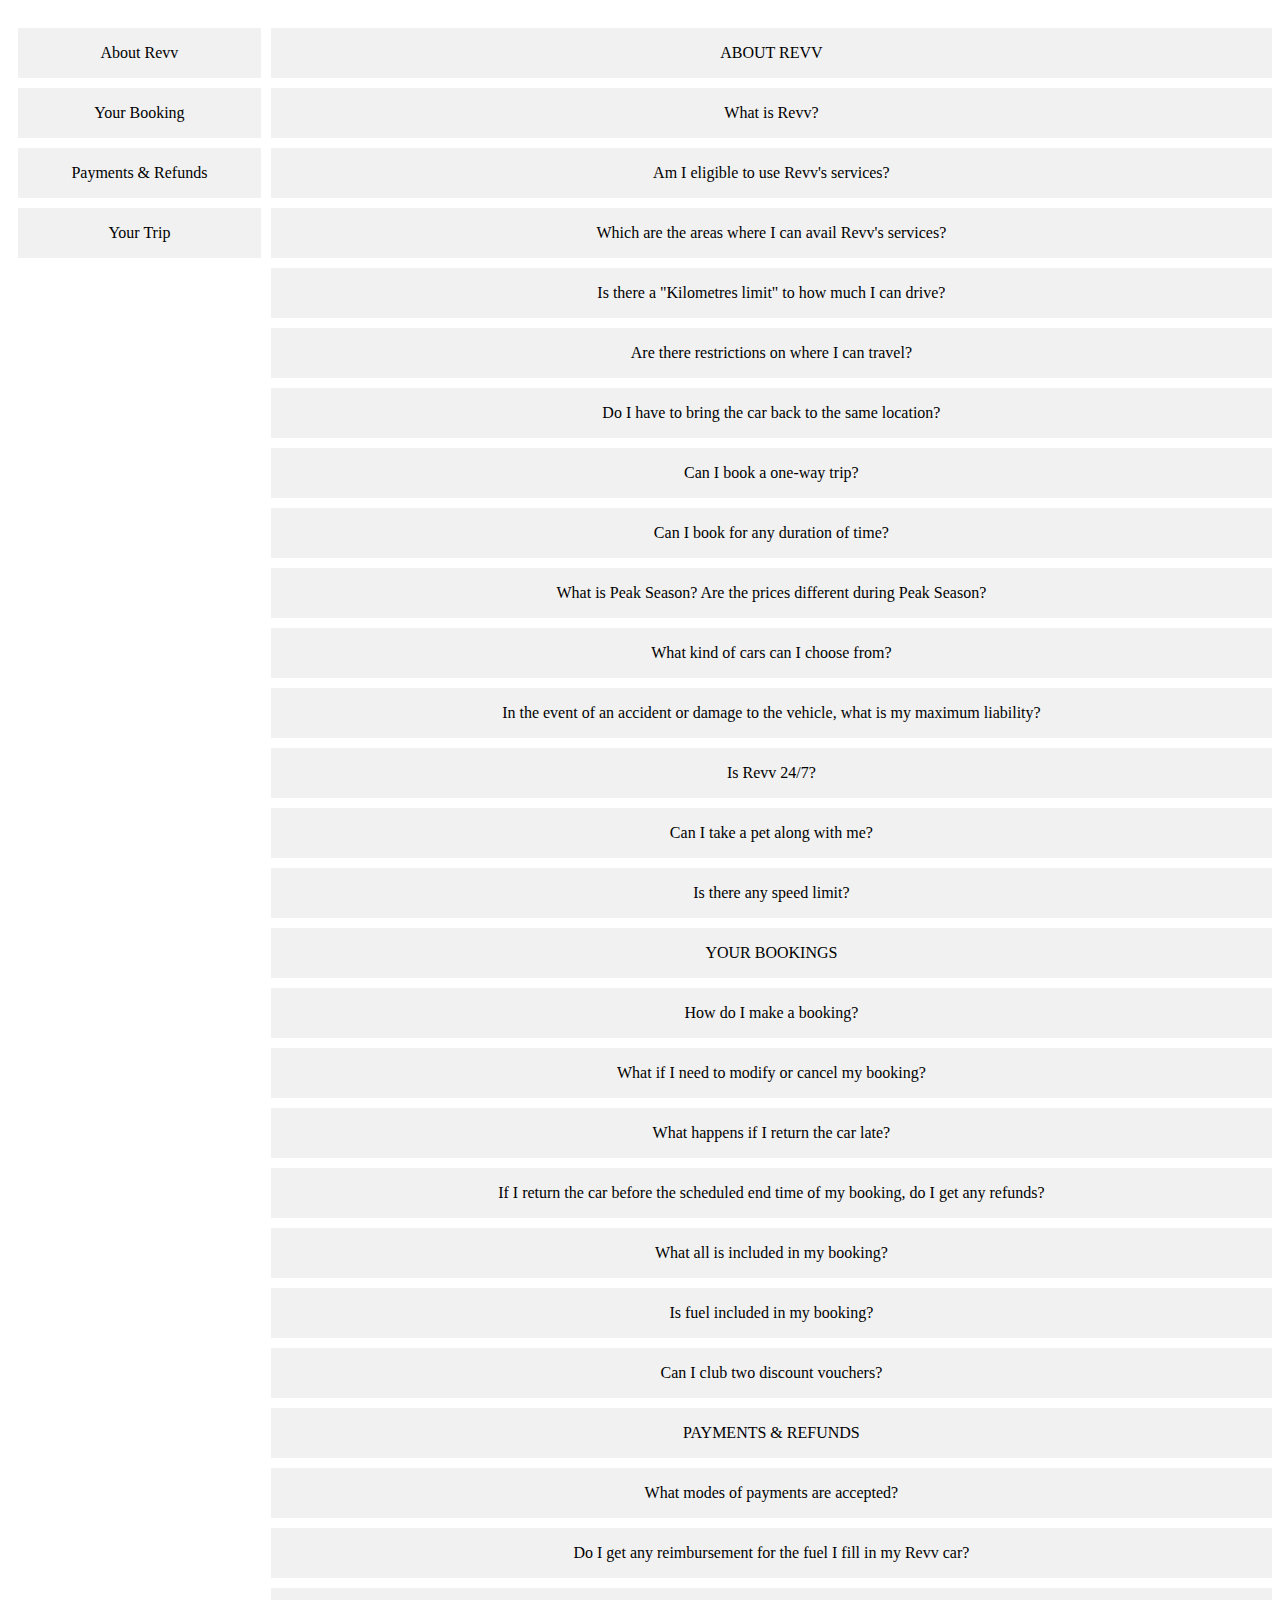
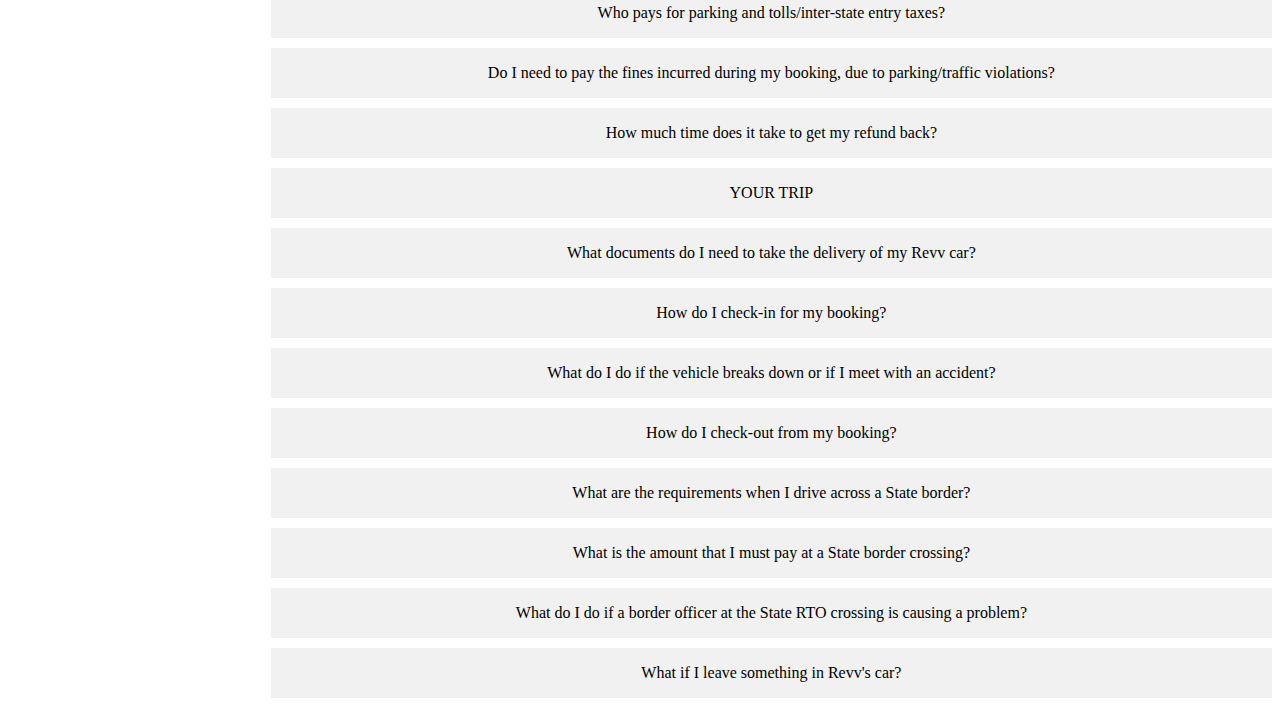
==== faq.html @ a37afbff "updated faq" ====
<!DOCTYPE html>
<html lang="en">
<head>
    <meta charset="UTF-8">
    <meta http-equiv="X-UA-Compatible" content="IE=edge">
    <meta name="viewport" content="width=device-width, initial-scale=1.0">
    <title>Document</title>
    <style>
        #parent
        {
            display: grid;
            grid-template-columns: 20% 80% ;
            /* grid-template-rows: 300px; */
    
        }
        #parent>div
        {
            /* background-color: red; */
           margin-left:10px;
        }
        #left-panel
        {
            display: flex;
            flex-direction: column;
            margin-top:10px;
            
        
        }
        #right-panel
        {
            display: flex;
            flex-direction: column;
            margin-top:10px;

        }
        #left-panel>div,#right-panel>div{
            display: flex;
            margin-top: 10px;
            background-color: rgb(241,241,241);
            width: 100%;
            height: 50px;
            text-align: center;
            align-items: center;
            justify-content: center;
        
        }
    </style>
</head>
<body>
    <div id="parent">
        <div id="left-panel">
        <div>About Revv</div>
        <div>Your Booking</div>
        <div>Payments & Refunds</div>
        <div>Your Trip</div>
        </div>
        <div id="right-panel">
             <div>ABOUT REVV</div>
             <div>What is Revv?</div>
             <div>Am I eligible to use Revv's services?</div>
             <div>Which are the areas where I can avail Revv's services?</div>
             <div>Is there a "Kilometres limit" to how much I can drive?</div>
             <div>Are there restrictions on where I can travel?</div>
             <div>Do I have to bring the car back to the same location?</div>
             <div>Can I book a one-way trip?</div>
             <div>Can I book for any duration of time?</div>
             <div>What is Peak Season? Are the prices different during Peak Season?</div>
             <div>What kind of cars can I choose from?</div>
             <div>In the event of an accident or damage to the vehicle, what is my maximum liability?</div>
             <div>Is Revv 24/7?</div>
             <div>Can I take a pet along with me?</div>
             <div>Is there any speed limit?</div>
             <div>YOUR BOOKINGS</div>
             <div>How do I make a booking?</div>
             <div>What if I need to modify or cancel my booking?</div>
             <div>What happens if I return the car late?</div>
             <div>If I return the car before the scheduled end time of my booking, do I get any refunds?</div>
             <div>What all is included in my booking?</div>
             <div>Is fuel included in my booking?</div>
             <div>Can I club two discount vouchers?</div>
             <div>PAYMENTS & REFUNDS</div>
             <div>What modes of payments are accepted?</div>
             <div>Do I get any reimbursement for the fuel I fill in my Revv car?</div>
             <div>
                Who pays for parking and tolls/inter-state entry taxes?</div>
             <div>Do I need to pay the fines incurred during my booking, due to parking/traffic violations?</div>
             <div>How much time does it take to get my refund back?</div>
             <div>YOUR TRIP</div>
             <div>What documents do I need to take the delivery of my Revv car?</div>
             <div>How do I check-in for my booking?</div>
             <div>What do I do if the vehicle breaks down or if I meet with an accident?</div>
             <div>How do I check-out from my booking?</div>
             <div>What are the requirements when I drive across a State border?</div>
             <div>What is the amount that I must pay at a State border crossing?</div>
             <div>What do I do if a border officer at the State RTO crossing is causing a problem?</div>
             <div>What if I leave something in Revv's car?</div>
        </div>
        
    </div>
</body>
</html>
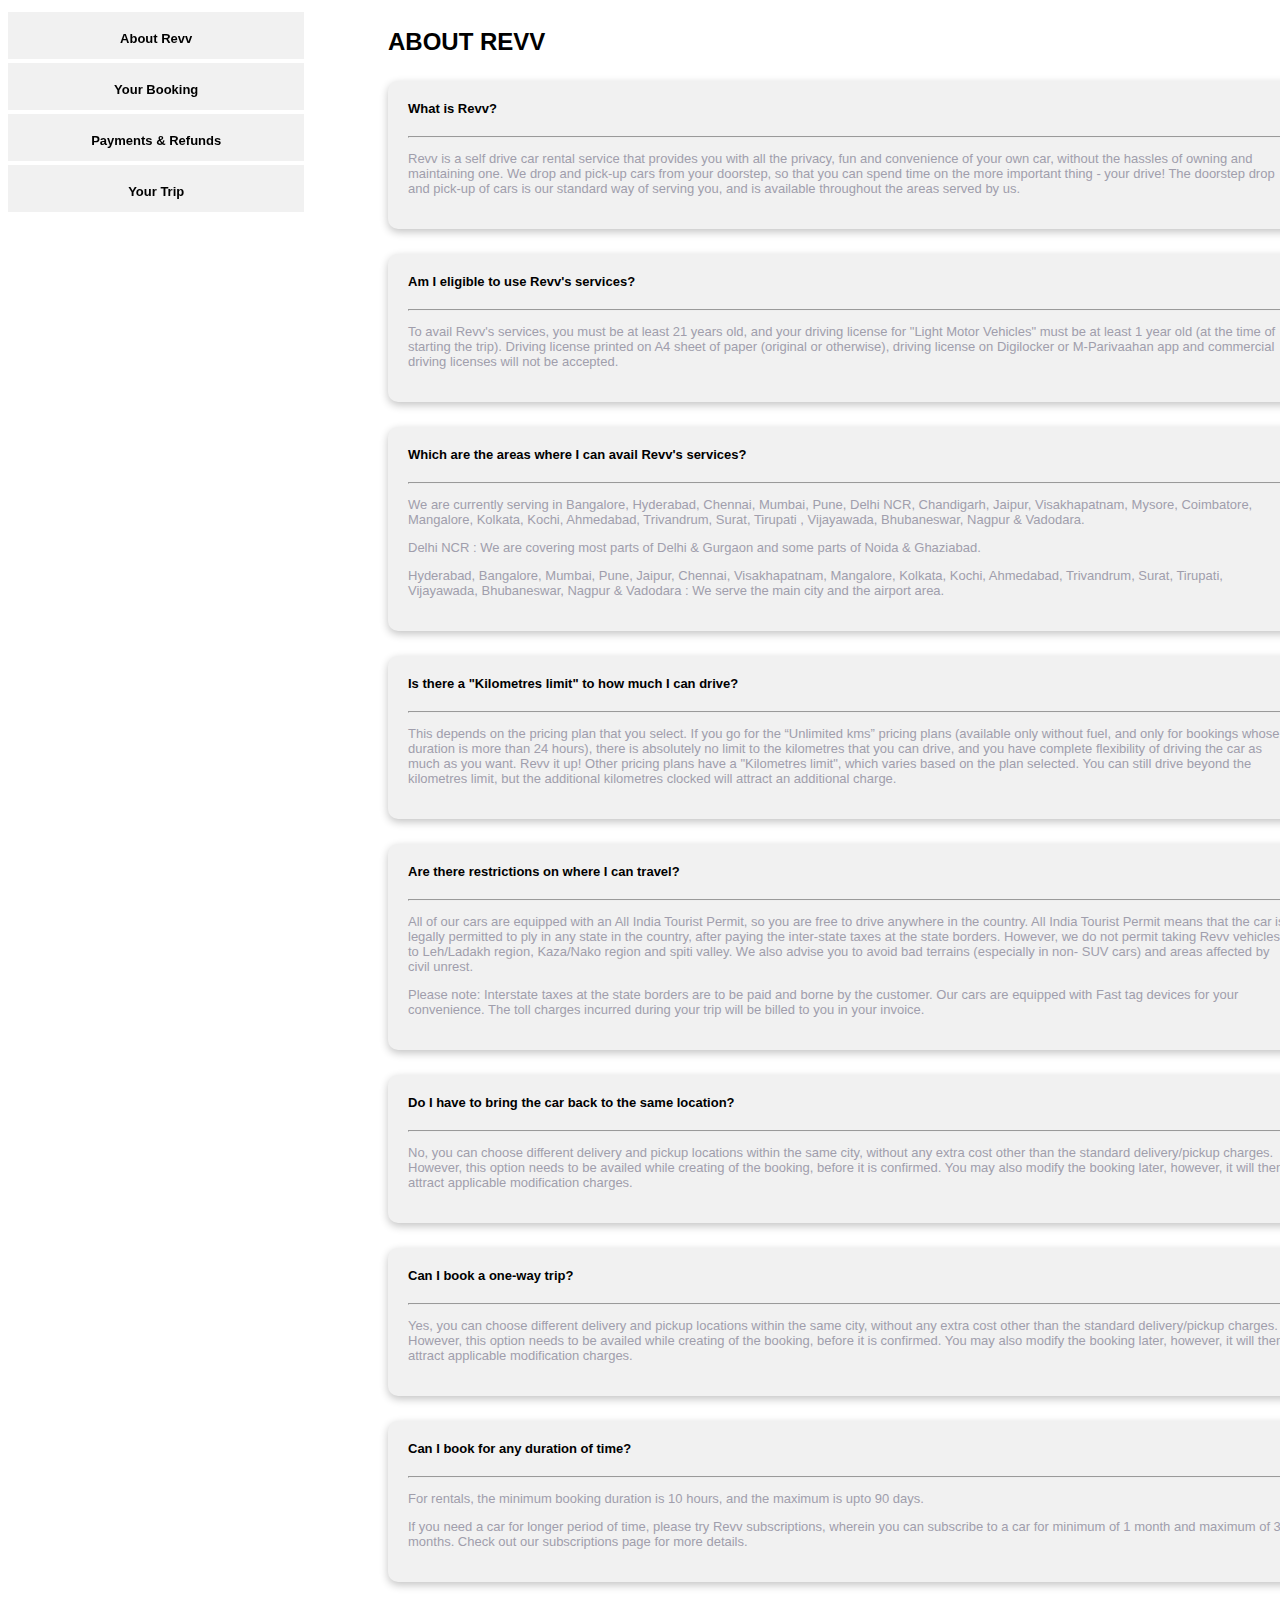
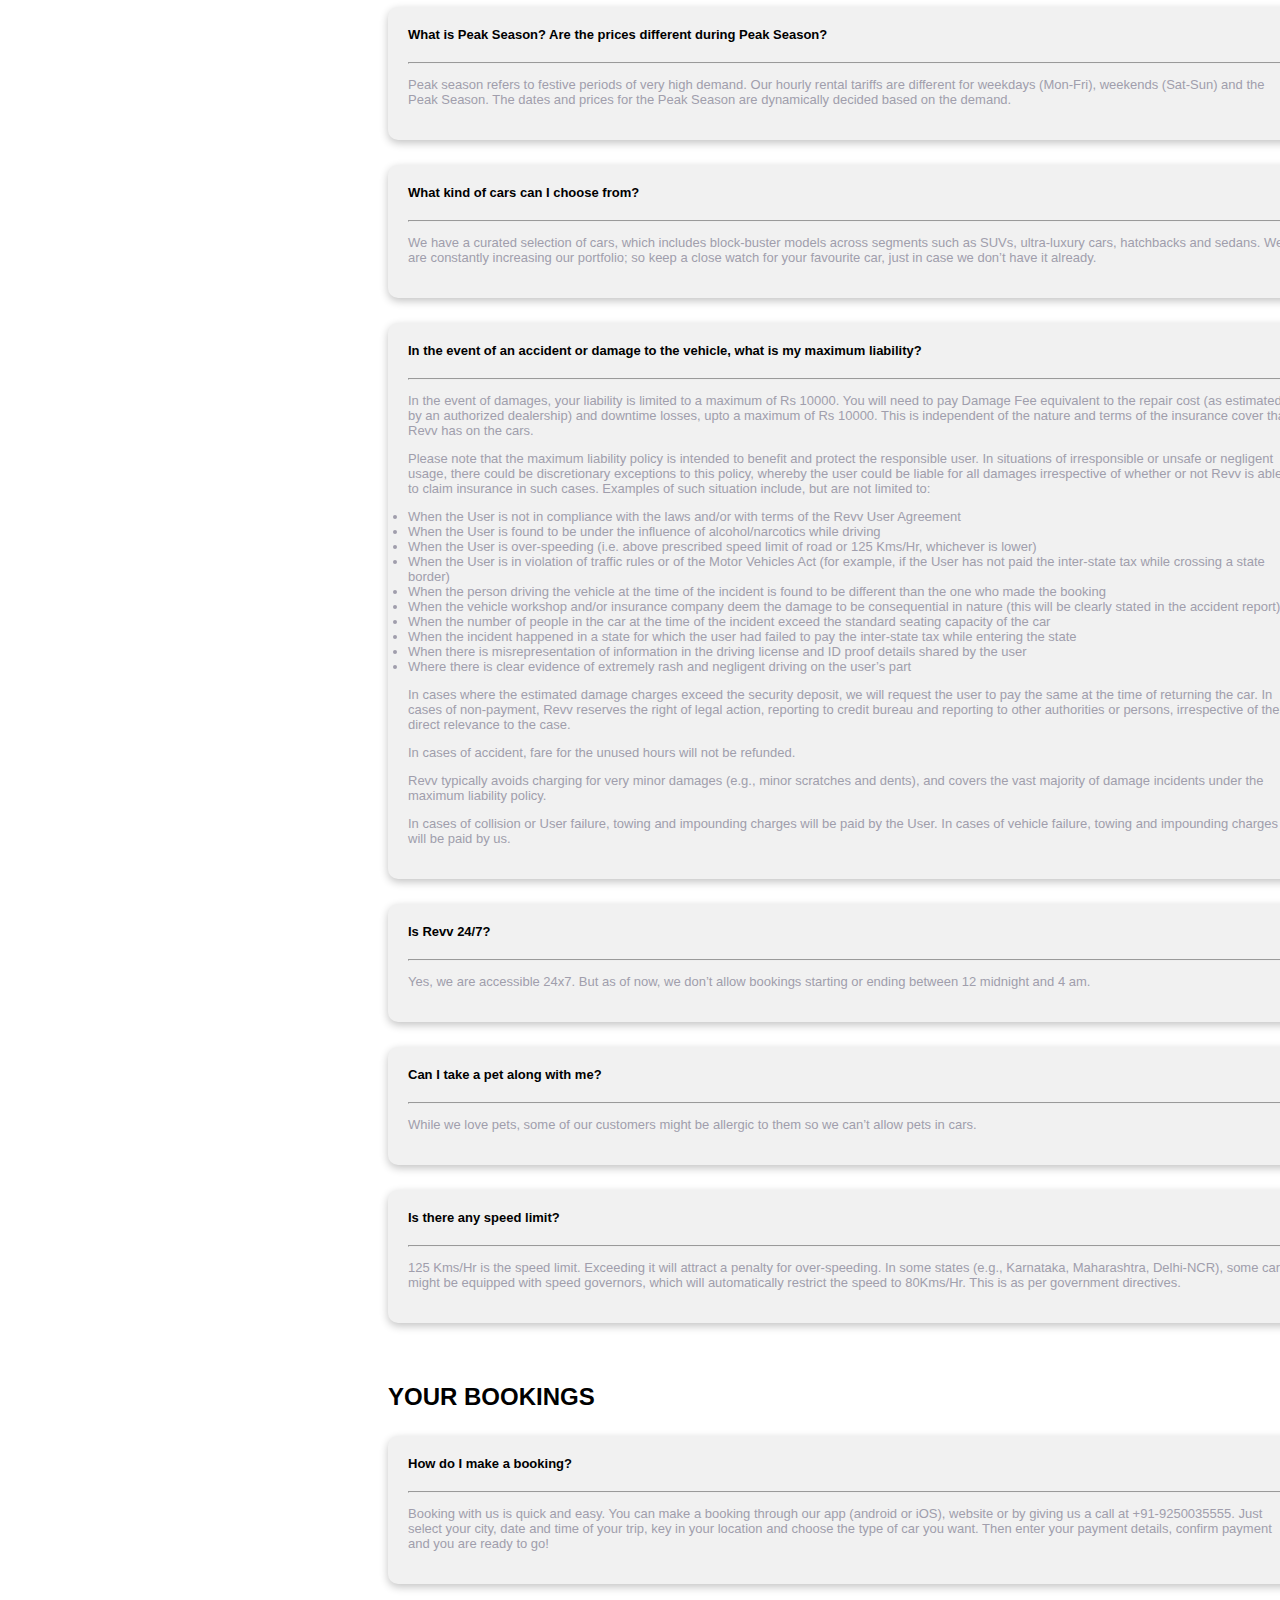
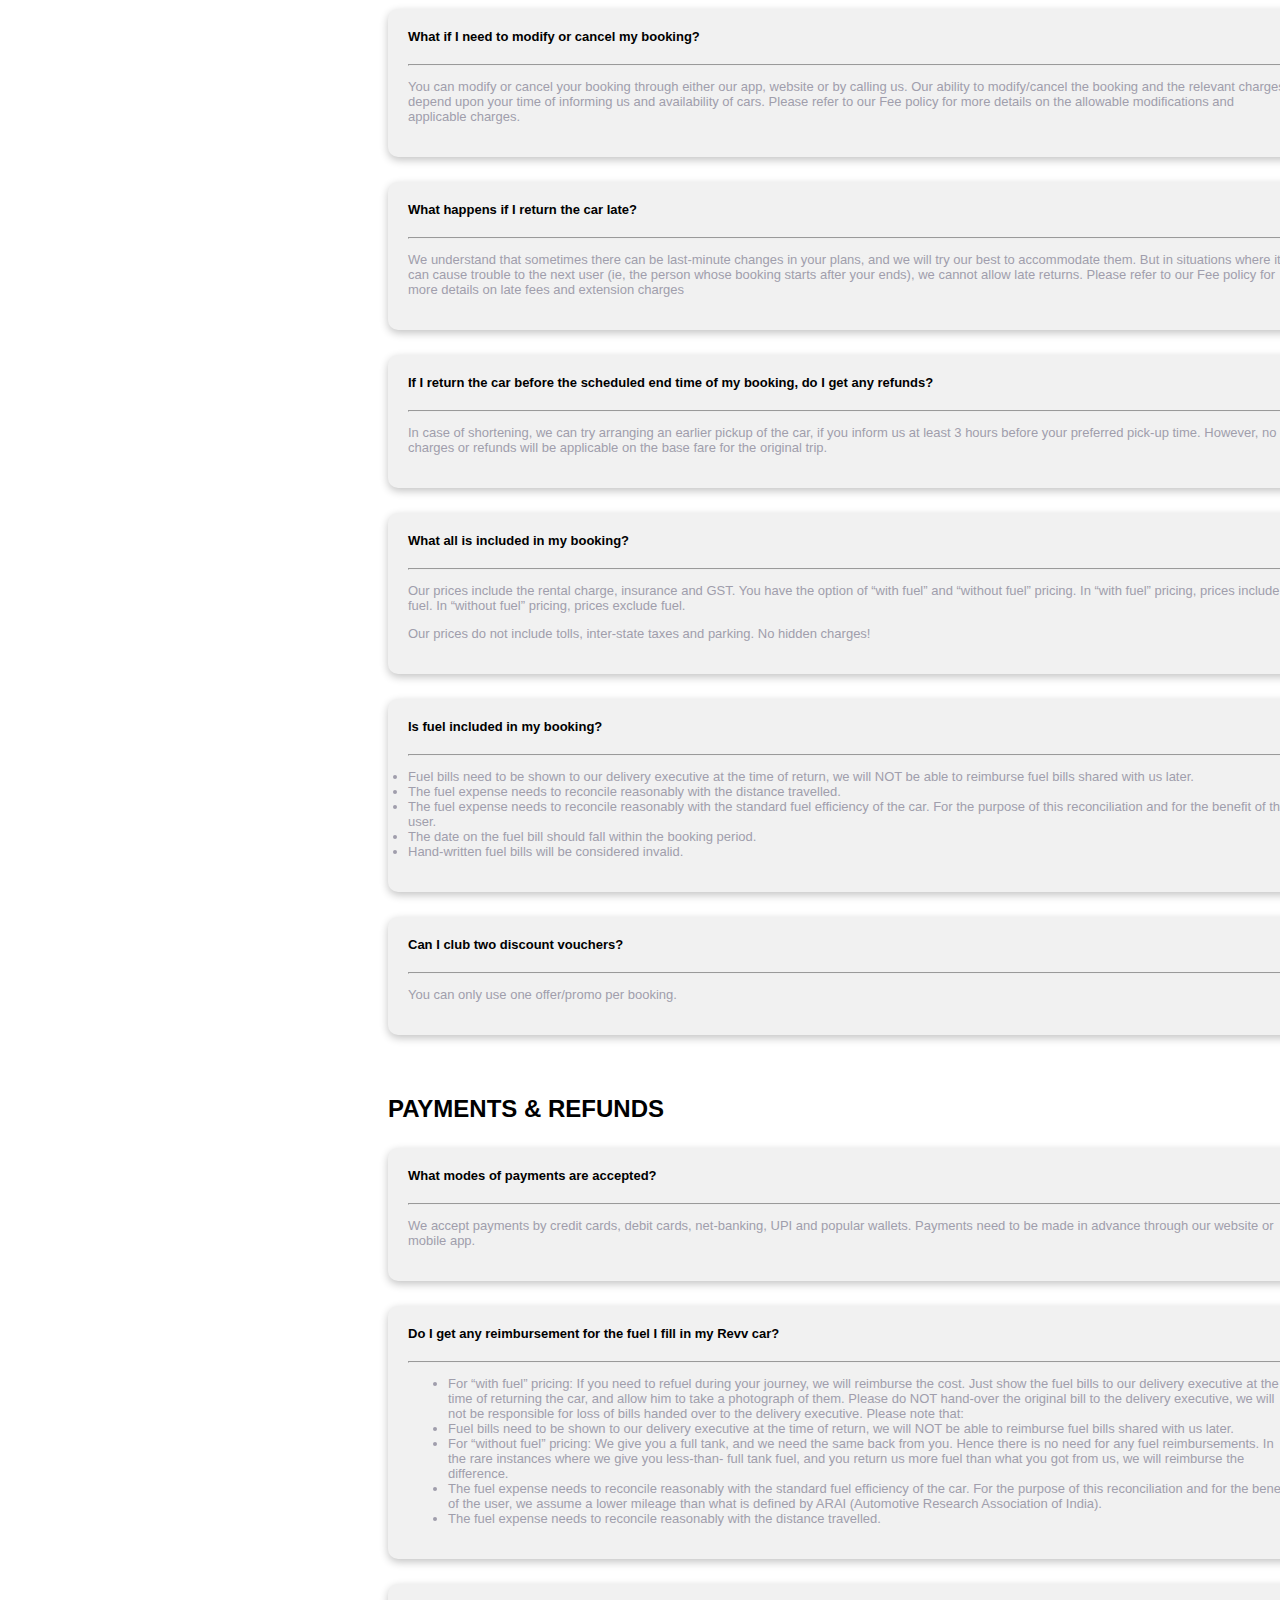
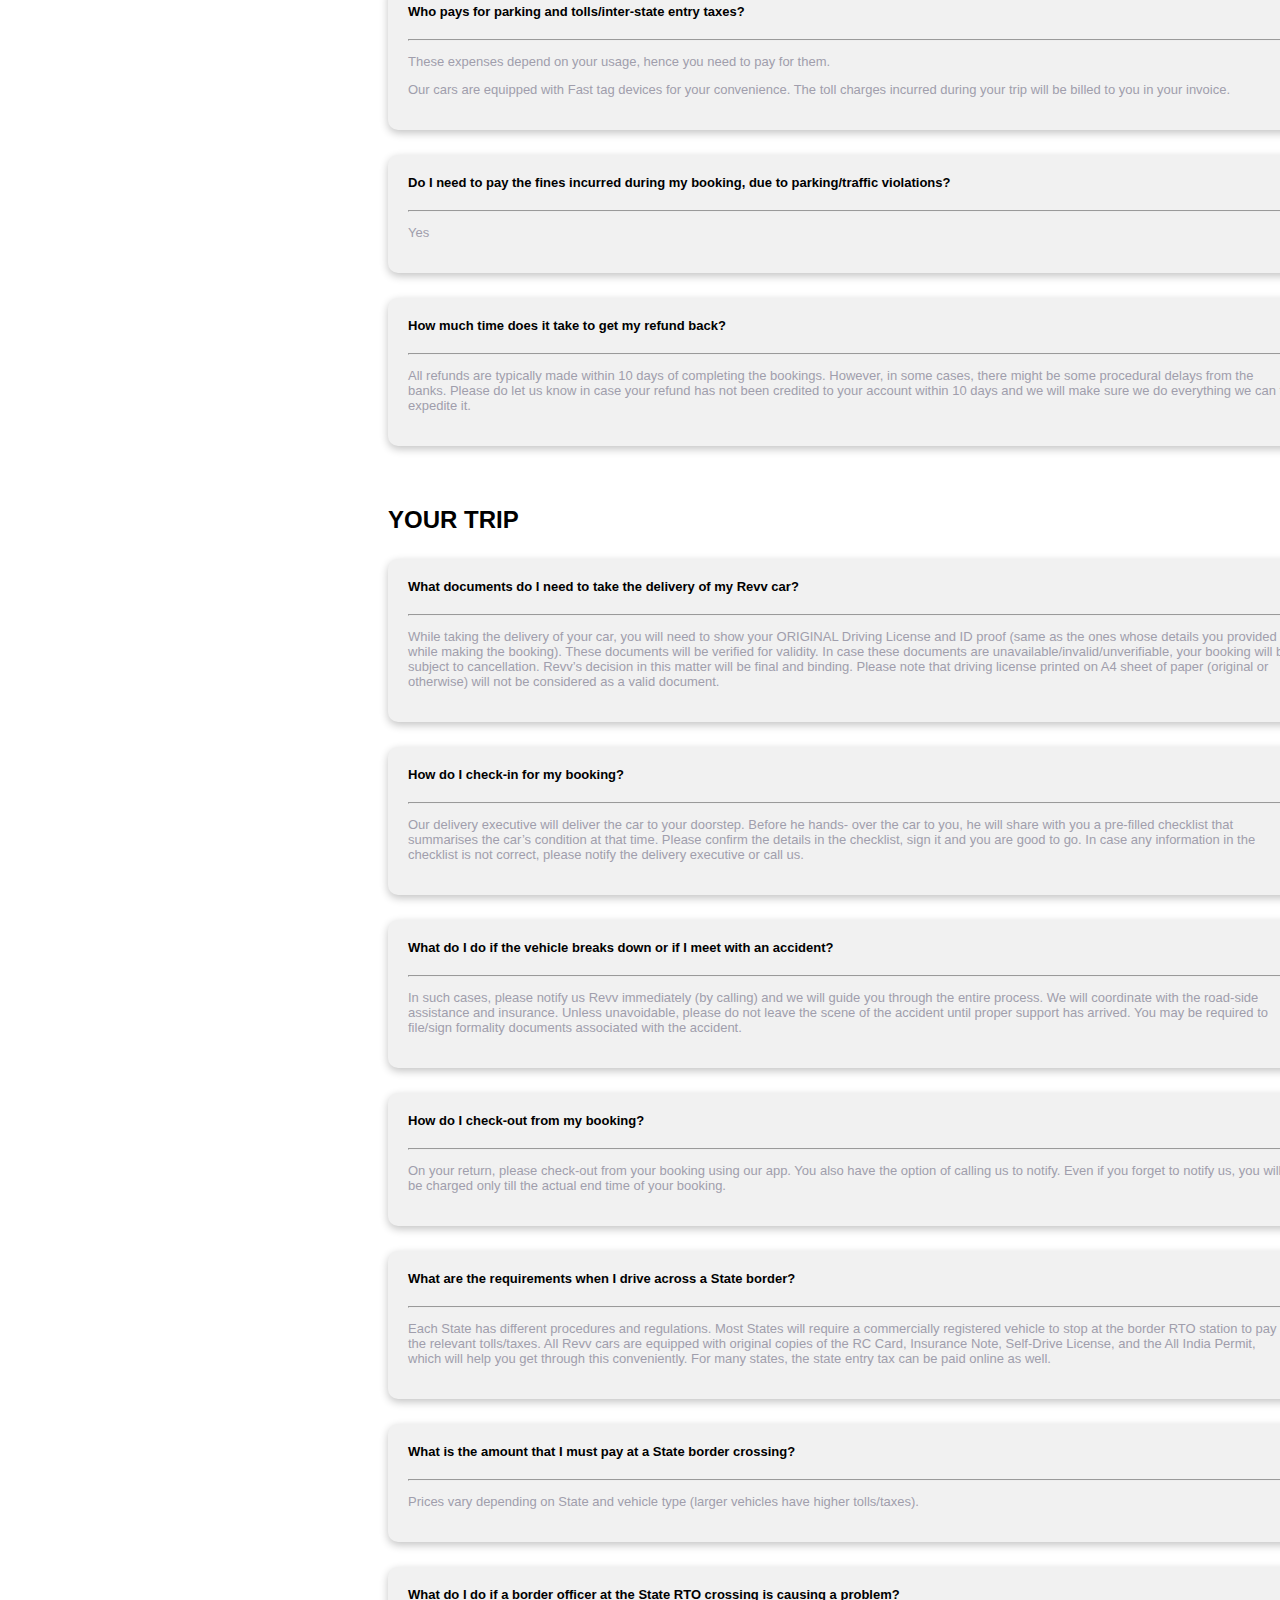
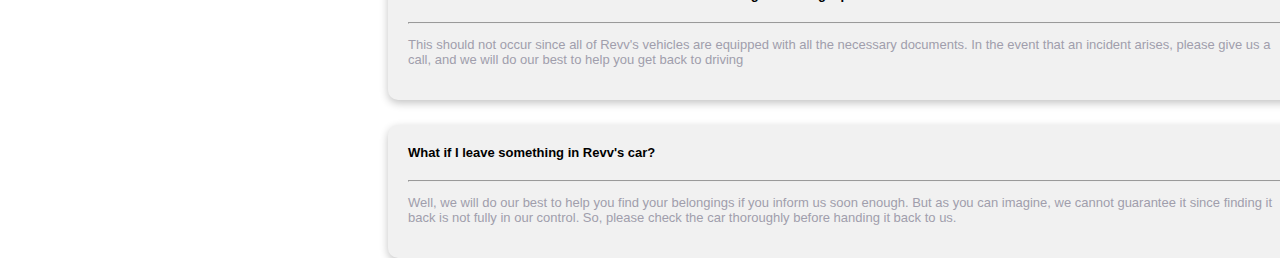
==== commit 6630ca72: "faq page updated" ====
--- a/faq.html
+++ b/faq.html
@@ -6,96 +6,371 @@
     <meta name="viewport" content="width=device-width, initial-scale=1.0">
     <title>Document</title>
     <style>
-        #parent
-        {
-            display: grid;
-            grid-template-columns: 20% 80% ;
-            /* grid-template-rows: 300px; */
-    
-        }
-        #parent>div
-        {
-            /* background-color: red; */
-           margin-left:10px;
-        }
-        #left-panel
-        {
+        #container{
+            width: 100%;
+            height: 1000px;
+            /* border: 1px solid red; */
             display: flex;
-            flex-direction: column;
-            margin-top:10px;
-            
-        
-        }
-        #right-panel
-        {
-            display: flex;
-            flex-direction: column;
-            margin-top:10px;
-
-        }
-        #left-panel>div,#right-panel>div{
-            display: flex;
-            margin-top: 10px;
-            background-color: rgb(241,241,241);
+            gap: 25px;
+        }
+        #brother{
+            width: 23%;
+            height: 25%;
+            /* border: 1px solid white; */
+            display:inline-block;
+            position: fixed;
+        }
+       #brother> .son{
+           width: 100%;
+           height: 45px;
+           border: 1px solid #f1f1f1;
+           margin-top: 4px;
+           background-color: #f1f1f1;
+        }
+        #brother>.son>.word{
+            text-align: center;
+            font-family: sans-serif;
+            font-size: 13px;
+            font-weight: 600;
+            line-height: 25px;
+        }
+        #bigbro{
+            width: 70%;
+            height: 700px;
+            /* border: 1px solid black; */
+            margin-left: 380px;
+        }
+        #bigbro>.son1{
             width: 100%;
-            height: 50px;
-            text-align: center;
-            align-items: center;
-            justify-content: center;
-        
+            height: max-content;
+            /* border: 1px solid red; */
+            margin-top: 25px;
+            box-shadow: rgba(0, 0, 0, 0.24) 0px 3px 8px;
+            background-color: #f1f1f1;
+            padding: 20px 20px 20px 20px;
+            font-family: sans-serif;
+            font-size: 13px;
+            border-radius: 10px;
+        }
+        h2{
+            font-family: sans-serif;
+            /* margin-top: 25px; */
+        }
+        #h21{
+            margin-top: 60px;
+        }
+        #h22{
+            margin-top: 60px;
+        }
+        #h23{
+            margin-top: 60px;
+        }
+        p{
+            color: #a09eac;
+        }
+        li{
+            color: #a09eac;
+        }
+        .word{
+            color: black;
+        }
+        hr{
+            margin-top: 20px;
         }
     </style>
 </head>
 <body>
-    <div id="parent">
-        <div id="left-panel">
-        <div>About Revv</div>
-        <div>Your Booking</div>
-        <div>Payments & Refunds</div>
-        <div>Your Trip</div>
+    <div id="container">
+        <div id="brother">
+            <div class="son"><p class="word">About Revv</p> </div>
+            <div class="son"><p class="word">Your Booking</p></div>
+            <div class="son"><p class="word">Payments & Refunds</p></div>
+            <div class="son"><p class="word">Your Trip</p></div>
         </div>
-        <div id="right-panel">
-             <div>ABOUT REVV</div>
-             <div>What is Revv?</div>
-             <div>Am I eligible to use Revv's services?</div>
-             <div>Which are the areas where I can avail Revv's services?</div>
-             <div>Is there a "Kilometres limit" to how much I can drive?</div>
-             <div>Are there restrictions on where I can travel?</div>
-             <div>Do I have to bring the car back to the same location?</div>
-             <div>Can I book a one-way trip?</div>
-             <div>Can I book for any duration of time?</div>
-             <div>What is Peak Season? Are the prices different during Peak Season?</div>
-             <div>What kind of cars can I choose from?</div>
-             <div>In the event of an accident or damage to the vehicle, what is my maximum liability?</div>
-             <div>Is Revv 24/7?</div>
-             <div>Can I take a pet along with me?</div>
-             <div>Is there any speed limit?</div>
-             <div>YOUR BOOKINGS</div>
-             <div>How do I make a booking?</div>
-             <div>What if I need to modify or cancel my booking?</div>
-             <div>What happens if I return the car late?</div>
-             <div>If I return the car before the scheduled end time of my booking, do I get any refunds?</div>
-             <div>What all is included in my booking?</div>
-             <div>Is fuel included in my booking?</div>
-             <div>Can I club two discount vouchers?</div>
-             <div>PAYMENTS & REFUNDS</div>
-             <div>What modes of payments are accepted?</div>
-             <div>Do I get any reimbursement for the fuel I fill in my Revv car?</div>
-             <div>
-                Who pays for parking and tolls/inter-state entry taxes?</div>
-             <div>Do I need to pay the fines incurred during my booking, due to parking/traffic violations?</div>
-             <div>How much time does it take to get my refund back?</div>
-             <div>YOUR TRIP</div>
-             <div>What documents do I need to take the delivery of my Revv car?</div>
-             <div>How do I check-in for my booking?</div>
-             <div>What do I do if the vehicle breaks down or if I meet with an accident?</div>
-             <div>How do I check-out from my booking?</div>
-             <div>What are the requirements when I drive across a State border?</div>
-             <div>What is the amount that I must pay at a State border crossing?</div>
-             <div>What do I do if a border officer at the State RTO crossing is causing a problem?</div>
-             <div>What if I leave something in Revv's car?</div>
+        <div id="bigbro">
+            <h2>ABOUT REVV</h2>
+            <div class="son1">
+               <b>What is Revv?</b>
+               <hr>
+               <p>Revv is a self drive car rental service that provides you with all the privacy, fun and convenience of your own car, without the hassles of owning and maintaining one. We drop and pick-up cars from your doorstep, so that you can spend time on the more important thing - your drive! The doorstep drop and pick-up of cars is our standard way of serving you, and is available throughout the areas served by us.</p>
+            </div>
+            <div class="son1">
+                <b>Am I eligible to use Revv's services?</b>
+                <hr>
+                <p>To avail Revv's services, you must be at least 21 years old, and your driving license for "Light Motor Vehicles" must be at least 1 year old (at the time of starting the trip). Driving license printed on A4 sheet of paper (original or otherwise), driving license on Digilocker or M-Parivaahan app and commercial driving licenses will not be accepted.</p>
+
+            </div>
+            <div class="son1">
+                <b>Which are the areas where I can avail Revv's services?</b>
+                <hr>
+                <p>We are currently serving in Bangalore, Hyderabad, Chennai, Mumbai, Pune, Delhi NCR, Chandigarh, Jaipur, Visakhapatnam, Mysore, Coimbatore, Mangalore, Kolkata, Kochi, Ahmedabad, Trivandrum, Surat, Tirupati , Vijayawada, Bhubaneswar, Nagpur & Vadodara.</p>
+                <p>Delhi NCR : We are covering most parts of Delhi & Gurgaon and some parts of Noida & Ghaziabad.</p>
+                <p>Hyderabad, Bangalore, Mumbai, Pune, Jaipur, Chennai, Visakhapatnam, Mangalore, Kolkata, Kochi, Ahmedabad, Trivandrum, Surat, Tirupati, Vijayawada, Bhubaneswar, Nagpur & Vadodara : We serve the main city and the airport area.</p>
+
+            </div>
+            <div class="son1">
+                <b>Is there a "Kilometres limit" to how much I can drive?</b>
+                <hr>
+                <p>This depends on the pricing plan that you select. If you go for the “Unlimited kms” pricing plans (available only without fuel, and only for bookings whose duration is more than 24 hours), there is absolutely no limit to the kilometres that you can drive, and you have complete flexibility of driving the car as much as you want. Revv it up! Other pricing plans have a "Kilometres limit", which varies based on the plan selected. You can still drive beyond the kilometres limit, but the additional kilometres clocked will attract an additional charge.</p>
+
+            </div>
+            <div class="son1">
+                <b>Are there restrictions on where I can travel?</b>
+                <hr>
+                <p>All of our cars are equipped with an All India Tourist Permit, so you are free to drive anywhere in the country. All India Tourist Permit means that the car is legally permitted to ply in any state in the country, after paying the inter-state taxes at the state borders. However, we do not permit taking Revv vehicles to Leh/Ladakh region, Kaza/Nako region and spiti valley. We also advise you to avoid bad terrains (especially in non- SUV cars) and areas affected by civil unrest.</p>
+                <p>Please note: Interstate taxes at the state borders are to be paid and borne by the customer. Our cars are equipped with Fast tag devices for your convenience. The toll charges incurred during your trip will be billed to you in your invoice.</p>
+
+            </div>
+            <div class="son1">
+                <b>Do I have to bring the car back to the same location?</b>
+                <hr>
+                <p>No, you can choose different delivery and pickup locations within the same city, without any extra cost other than the standard delivery/pickup charges. However, this option needs to be availed while creating of the booking, before it is confirmed. You may also modify the booking later, however, it will then attract applicable modification charges.
+                </p>
+
+            </div>
+            <div class="son1">
+                <b>Can I book a one-way trip?</b>
+                <hr>
+                <p>Yes, you can choose different delivery and pickup locations within the same city, without any extra cost other than the standard delivery/pickup charges. However, this option needs to be availed while creating of the booking, before it is confirmed. You may also modify the booking later, however, it will then attract applicable modification charges.</p>
+
+            </div>
+            <div class="son1">
+                <b>Can I book for any duration of time?</b>
+                <hr>
+                <p>For rentals, the minimum booking duration is 10 hours, and the maximum is upto 90 days.</p>
+                <p>If you need a car for longer period of time, please try Revv subscriptions, wherein you can subscribe to a car for minimum of 1 month and maximum of 36 months. Check out our
+                    subscriptions
+                    page for more details.
+                    </p>
+
+            </div>
+            <div class="son1">
+                <b>What is Peak Season? Are the prices different during Peak Season?</b>
+                <hr>
+                <p>Peak season refers to festive periods of very high demand. Our hourly rental tariffs are different for weekdays (Mon-Fri), weekends (Sat-Sun) and the Peak Season. The dates and prices for the Peak Season are dynamically decided based on the demand.</p>
+
+            </div>
+            <div class="son1">
+                <b>What kind of cars can I choose from?</b>
+                <hr>
+                <p>We have a curated selection of cars, which includes block-buster models across segments such as SUVs, ultra-luxury cars, hatchbacks and sedans. We are constantly increasing our portfolio; so keep a close watch for your favourite car, just in case we don’t have it already.</p>
+
+            </div>
+            <div class="son1">
+                <b>In the event of an accident or damage to the vehicle, what is my maximum liability?</b>
+                <hr>
+                <p>In the event of damages, your liability is limited to a maximum of Rs 10000. You will need to pay Damage Fee equivalent to the repair cost (as estimated by an authorized dealership) and downtime losses, upto a maximum of Rs 10000. This is independent of the nature and terms of the insurance cover that Revv has on the cars.</p>
+                <p>Please note that the maximum liability policy is intended to benefit and protect the responsible user. In situations of irresponsible or unsafe or negligent usage, there could be discretionary exceptions to this policy, whereby the user could be liable for all damages irrespective of whether or not Revv is able to claim insurance in such cases. Examples of such situation include, but are not limited to:</p>
+                <p>
+                    <li>When the User is not in compliance with the laws and/or with terms of the Revv User Agreement</li>
+                    <li>When the User is found to be under the influence of alcohol/narcotics while driving
+                    </li>
+                    <li>When the User is over-speeding (i.e. above prescribed speed limit of road or 125 Kms/Hr, whichever is lower)
+                    </li>
+                    <li>When the User is in violation of traffic rules or of the Motor Vehicles Act (for example, if the User has not paid the inter-state tax while crossing a state border)
+                    </li>
+                    <li>When the person driving the vehicle at the time of the incident is found to be different than the one who made the booking
+                    </li>
+                    <li>When the vehicle workshop and/or insurance company deem the damage to be consequential in nature (this will be clearly stated in the accident report).
+                    </li>
+                    <li>When the number of people in the car at the time of the incident exceed the standard seating capacity of the car
+                    </li>
+                    <li>When the incident happened in a state for which the user had failed to pay the inter-state tax while entering the state
+                    </li>
+                    <li>When there is misrepresentation of information in the driving license and ID proof details shared by the user
+                    </li>
+                    <li>Where there is clear evidence of extremely rash and negligent driving on the user’s part
+                    </li>
+                </p>
+                <p>In cases where the estimated damage charges exceed the security deposit, we will request the user to pay the same at the time of returning the car. In cases of non-payment, Revv reserves the right of legal action, reporting to credit bureau and reporting to other authorities or persons, irrespective of their direct relevance to the case.
+                </p>
+                <p>In cases of accident, fare for the unused hours will not be refunded.
+                </p>
+                <p>Revv typically avoids charging for very minor damages (e.g., minor scratches and dents), and covers the vast majority of damage incidents under the maximum liability policy.
+                </p>
+                <p>In cases of collision or User failure, towing and impounding charges will be paid by the User. In cases of vehicle failure, towing and impounding charges will be paid by us.
+                </p>
+
+            </div>
+            <div class="son1">
+                <b>Is Revv 24/7?</b>
+                <hr>
+                <p>Yes, we are accessible 24x7. But as of now, we don’t allow bookings starting or ending between 12 midnight and 4 am.
+                </p>
+
+            </div>
+            <div class="son1">
+                <b>Can I take a pet along with me?</b>
+                <hr>
+                <p>While we love pets, some of our customers might be allergic to them so we can’t allow pets in cars.
+                </p>
+
+            </div>
+            <div class="son1">
+                <b>Is there any speed limit?</b>
+                <hr>
+                <p>
+                    125 Kms/Hr is the speed limit. Exceeding it will attract a penalty for over-speeding. In some states (e.g., Karnataka, Maharashtra, Delhi-NCR), some cars might be equipped with speed governors, which will automatically restrict the speed to 80Kms/Hr. This is as per government directives.
+
+                </p>
+
+            </div>
+            <h2 id="h21">YOUR BOOKINGS</h2>
+            <div class="son1">
+                <b>How do I make a booking?</b>
+                <hr>
+                <p>Booking with us is quick and easy. You can make a booking through our app (android or iOS), website or by giving us a call at +91-9250035555. Just select your city, date and time of your trip, key in your location and choose the type of car you want. Then enter your payment details, confirm payment and you are ready to go!
+                </p>
+            </div>
+            <div class="son1">
+                <b>What if I need to modify or cancel my booking?</b>
+                <hr>
+                <p>You can modify or cancel your booking through either our app, website or by calling us. Our ability to modify/cancel the booking and the relevant charges depend upon your time of informing us and availability of cars. Please refer to our Fee policy for more details on the allowable modifications and applicable charges.
+                </p>
+            </div>
+            <div class="son1">
+                <b>What happens if I return the car late?</b>
+                <hr>
+                <p>We understand that sometimes there can be last-minute changes in your plans, and we will try our best to accommodate them. But in situations where it can cause trouble to the next user (ie, the person whose booking starts after your ends), we cannot allow late returns. Please refer to our Fee policy for more details on late fees and extension charges
+                </p>
+            </div>
+            <div class="son1">
+                <b>If I return the car before the scheduled end time of my booking, do I get any refunds?</b>
+                <hr>
+                <p>In case of shortening, we can try arranging an earlier pickup of the car, if you inform us at least 3 hours before your preferred pick-up time. However, no charges or refunds will be applicable on the base fare for the original trip.
+                </p>
+            </div>
+            <div class="son1">
+                <b>What all is included in my booking?</b>
+                <hr>
+                <p>Our prices include the rental charge, insurance and GST. You have the option of “with fuel” and “without fuel” pricing. In “with fuel” pricing, prices include fuel. In “without fuel” pricing, prices exclude fuel.
+
+                </p>
+                <p>Our prices do not include tolls, inter-state taxes and parking. No hidden charges!
+                </p>
+            </div>
+            <div class="son1">
+                <b>Is fuel included in my booking?</b>
+                <hr>
+                <p>
+                    <li>Fuel bills need to be shown to our delivery executive at the time of return, we will NOT be able to reimburse fuel bills shared with us later.
+                    </li>
+                      <li>The fuel expense needs to reconcile reasonably with the distance travelled.
+                    </li>
+                      <li>The fuel expense needs to reconcile reasonably with the standard fuel efficiency of the car. For the purpose of this reconciliation and for the benefit of the user.
+                    </li>
+                      <li>The date on the fuel bill should fall within the booking period.
+                    </li>
+                      <li>Hand-written fuel bills will be considered invalid.
+                    </li>  
+                </p>
+                            
+            </div>
+            <div class="son1">
+                <b>Can I club two discount vouchers?
+                </b>
+                <hr>
+                <p>You can only use one offer/promo per booking.
+
+                </p>
+            </div>
+            <h2 id="h22">PAYMENTS & REFUNDS</h2>
+            <div class="son1">
+                <b>What modes of payments are accepted?</b>
+                <hr>
+                <p>We accept payments by credit cards, debit cards, net-banking, UPI and popular wallets. Payments need to be made in advance through our website or mobile app.
+                </p>
+            </div>
+            <div class="son1">
+                <b>Do I get any reimbursement for the fuel I fill in my Revv car?</b>
+                <hr>
+                <p>
+                    <ul>
+                        <li>For “with fuel” pricing: If you need to refuel during your journey, we will reimburse the cost. Just show the fuel bills to our delivery executive at the time of returning the car, and allow him to take a photograph of them. Please do NOT hand-over the original bill to the delivery executive, we will not be responsible for loss of bills handed over to the delivery executive. Please note that:</li>
+                        <li>Fuel bills need to be shown to our delivery executive at the time of return, we will NOT be able to reimburse fuel bills shared with us later.
+                        </li>
+                        <li>For “without fuel” pricing: We give you a full tank, and we need the same back from you. Hence there is no need for any fuel reimbursements. In the rare instances where we give you less-than- full tank fuel, and you return us more fuel than what you got from us, we will reimburse the difference.
+                        </li>
+                        <li>The fuel expense needs to reconcile reasonably with the standard fuel efficiency of the car. For the purpose of this reconciliation and for the benefit of the user, we assume a lower mileage than what is defined by ARAI (Automotive Research Association of India).
+                        </li>
+                        <li>The fuel expense needs to reconcile reasonably with the distance travelled.
+                        </li>
+
+                    </ul>
+                </p>
+
+            </div>
+            <div class="son1">
+                <b>Who pays for parking and tolls/inter-state entry taxes?</b>
+                <hr>
+                <p>These expenses depend on your usage, hence you need to pay for them.
+                </p>
+                <p>Our cars are equipped with Fast tag devices for your convenience. The toll charges incurred during your trip will be billed to you in your invoice.
+                </p>
+
+            </div>
+            <div class="son1">
+                <b>Do I need to pay the fines incurred during my booking, due to parking/traffic violations?</b>
+                <hr>
+                <p>Yes</p>
+
+            </div>
+            <div class="son1">
+                <b>How much time does it take to get my refund back?</b>
+                <hr>
+                <p>All refunds are typically made within 10 days of completing the bookings. However, in some cases, there might be some procedural delays from the banks. Please do let us know in case your refund has not been credited to your account within 10 days and we will make sure we do everything we can to expedite it.
+                </p>
+
+            </div>
+            <h2 id="h23">YOUR TRIP</h2>
+            <div class="son1">
+                <b>What documents do I need to take the delivery of my Revv car?</b>
+                <hr>
+                <p>While taking the delivery of your car, you will need to show your ORIGINAL Driving License and ID proof (same as the ones whose details you provided while making the booking). These documents will be verified for validity. In case these documents are unavailable/invalid/unverifiable, your booking will be subject to cancellation. Revv’s decision in this matter will be final and binding. Please note that driving license printed on A4 sheet of paper (original or otherwise) will not be considered as a valid document.</p>
+            </div>
+            <div class="son1">
+                <b>How do I check-in for my booking?</b>
+                <hr>
+                <p>Our delivery executive will deliver the car to your doorstep. Before he hands- over the car to you, he will share with you a pre-filled checklist that summarises the car’s condition at that time. Please confirm the details in the checklist, sign it and you are good to go. In case any information in the checklist is not correct, please notify the delivery executive or call us.
+                </p>
+            </div>
+            <div class="son1">
+                <b>What do I do if the vehicle breaks down or if I meet with an accident?</b>
+                <hr>
+                <p>In such cases, please notify us Revv immediately (by calling) and we will guide you through the entire process. We will coordinate with the road-side assistance and insurance. Unless unavoidable, please do not leave the scene of the accident until proper support has arrived. You may be required to file/sign formality documents associated with the accident.
+                </p>
+            </div>
+            <div class="son1">
+                <b>How do I check-out from my booking?</b>
+                <hr>
+                <p>On your return, please check-out from your booking using our app. You also have the option of calling us to notify. Even if you forget to notify us, you will be charged only till the actual end time of your booking.
+                </p>
+            </div>
+            <div class="son1">
+                <b>What are the requirements when I drive across a State border?</b>
+                <hr>
+                <p>Each State has different procedures and regulations. Most States will require a commercially registered vehicle to stop at the border RTO station to pay the relevant tolls/taxes. All Revv cars are equipped with original copies of the RC Card, Insurance Note, Self-Drive License, and the All India Permit, which will help you get through this conveniently. For many states, the state entry tax can be paid online as well.
+                </p>
+            </div>
+            <div class="son1">
+                <b>What is the amount that I must pay at a State border crossing?</b>
+                <hr>
+                <p>Prices vary depending on State and vehicle type (larger vehicles have higher tolls/taxes).
+                </p>
+            </div>
+            <div class="son1">
+                <b>What do I do if a border officer at the State RTO crossing is causing a problem?</b>
+                <hr>
+                <p>This should not occur since all of Revv's vehicles are equipped with all the necessary documents. In the event that an incident arises, please give us a call, and we will do our best to help you get back to driving
+                </p>
+            </div>
+            <div class="son1">
+                <b>What if I leave something in Revv's car?</b>
+                <hr>
+                <p>Well, we will do our best to help you find your belongings if you inform us soon enough. But as you can imagine, we cannot guarantee it since finding it back is not fully in our control. So, please check the car thoroughly before handing it back to us.
+                </p>
+            </div>
         </div>
-        
     </div>
 </body>
 </html>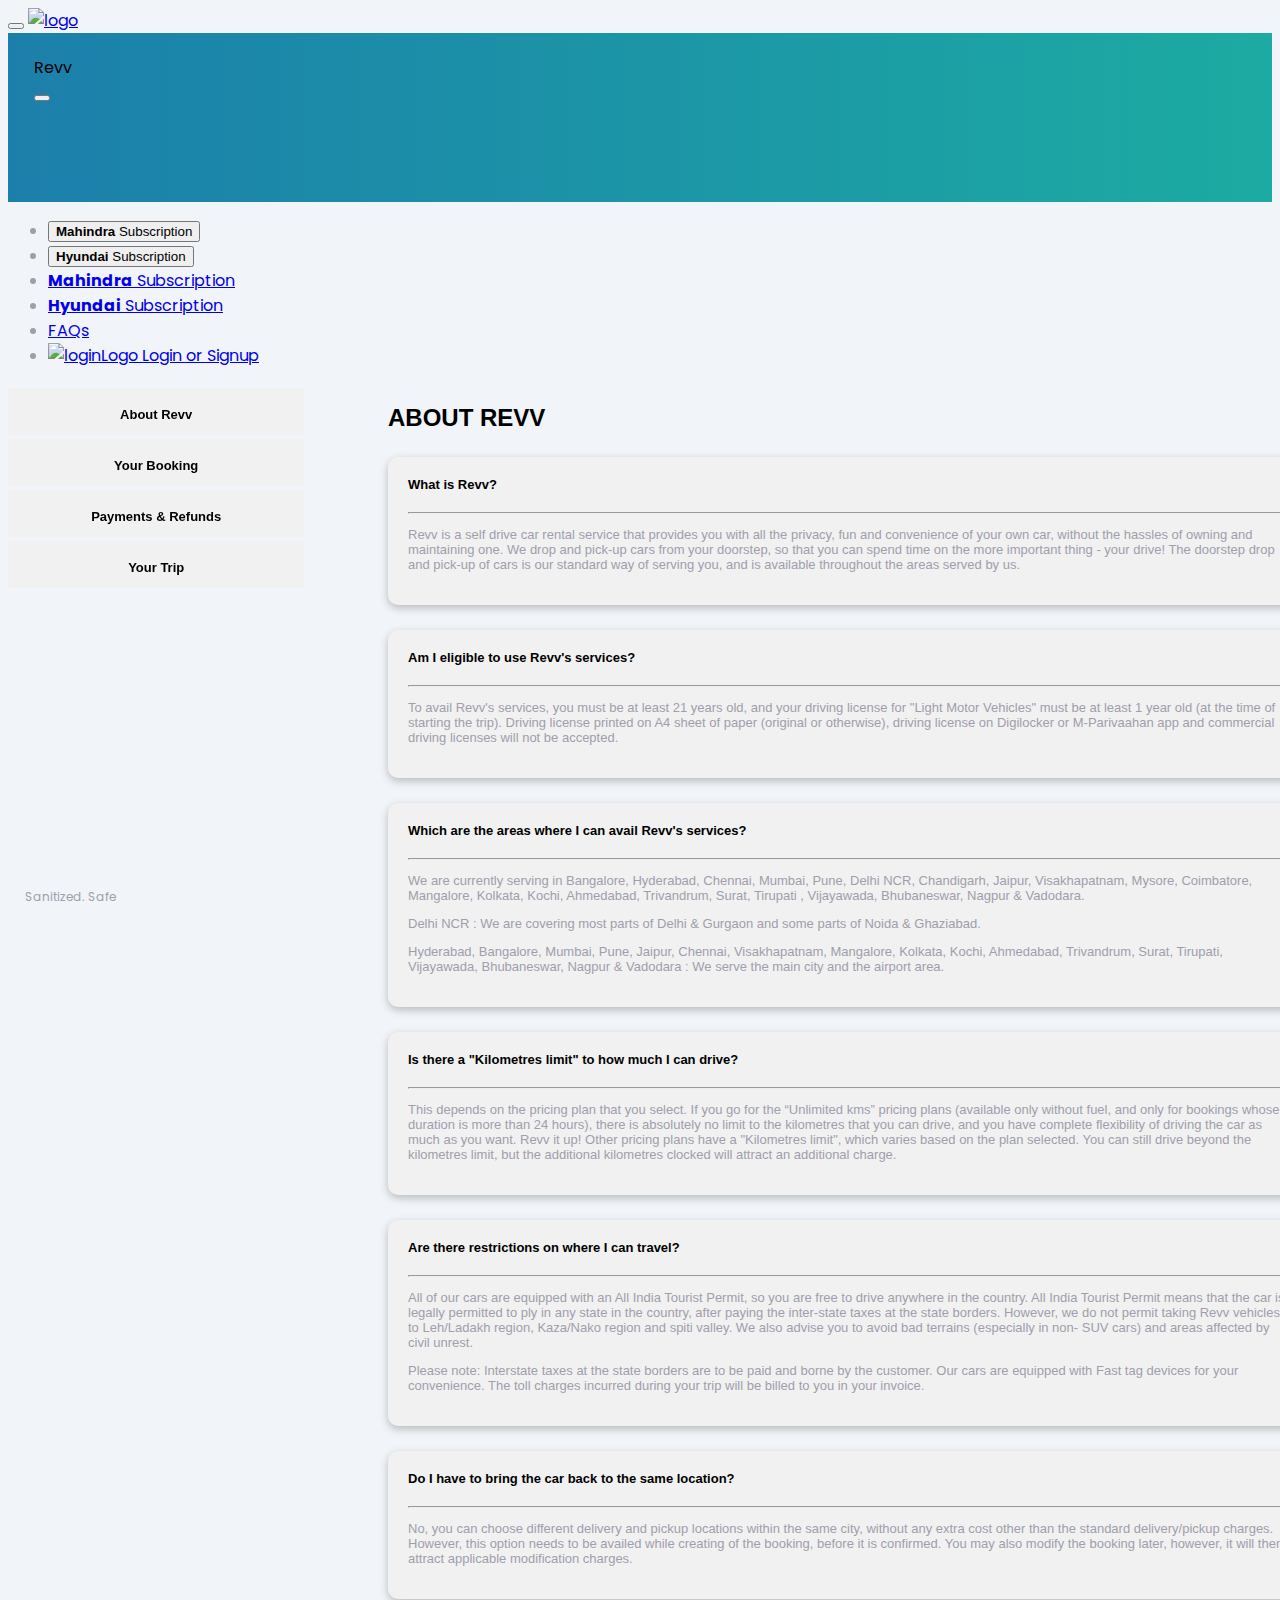
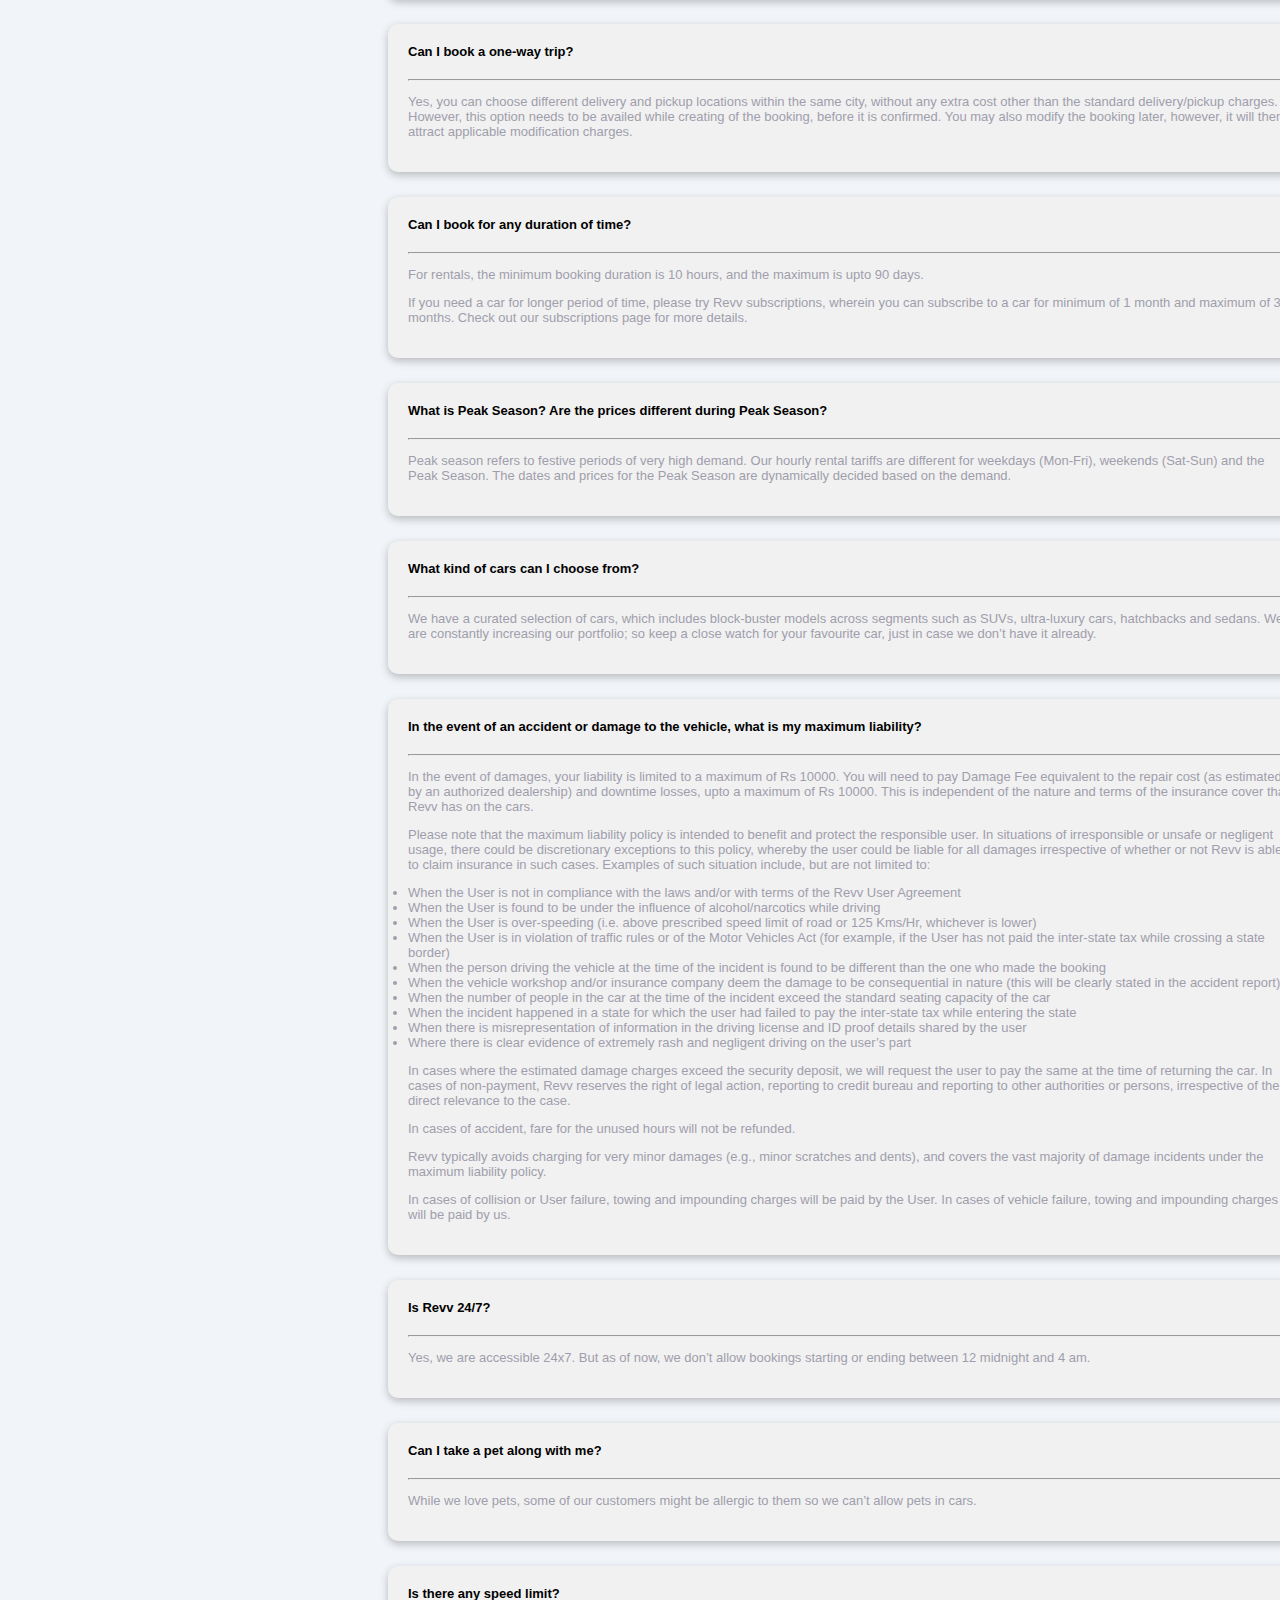
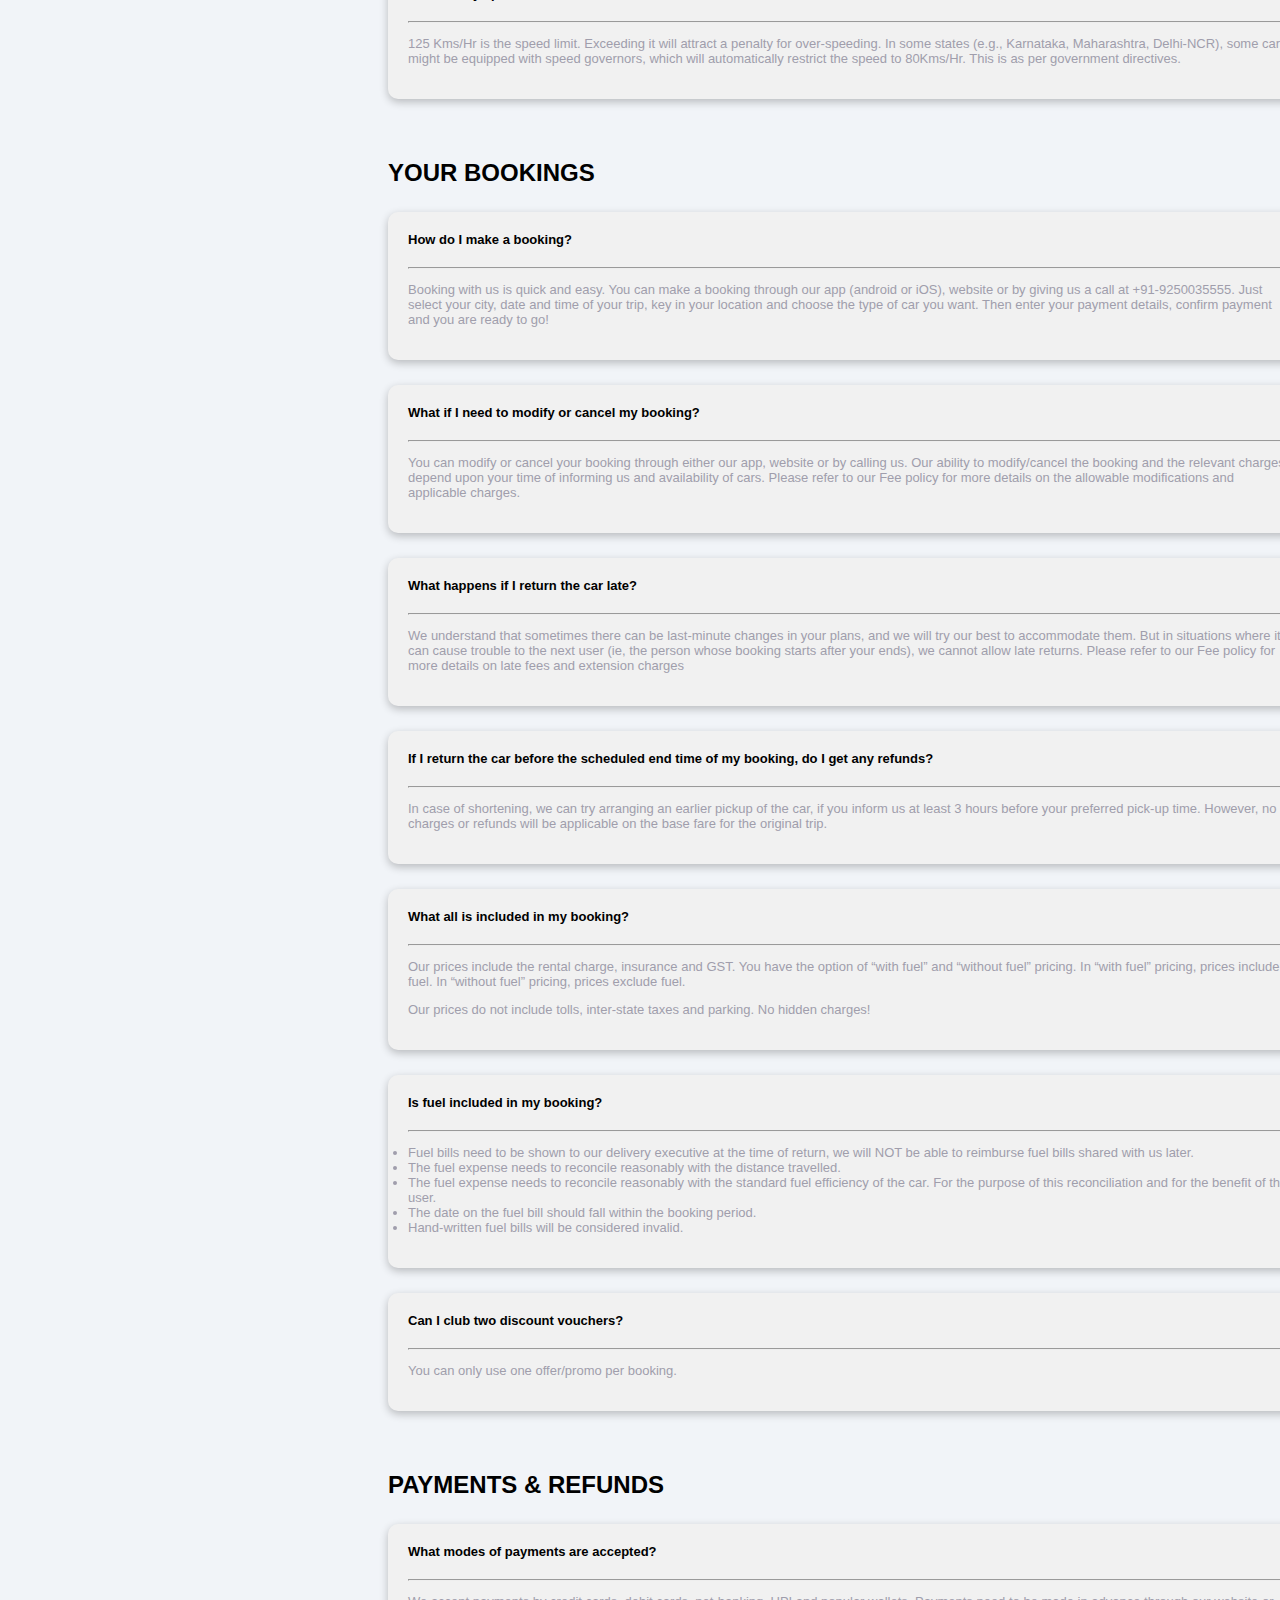
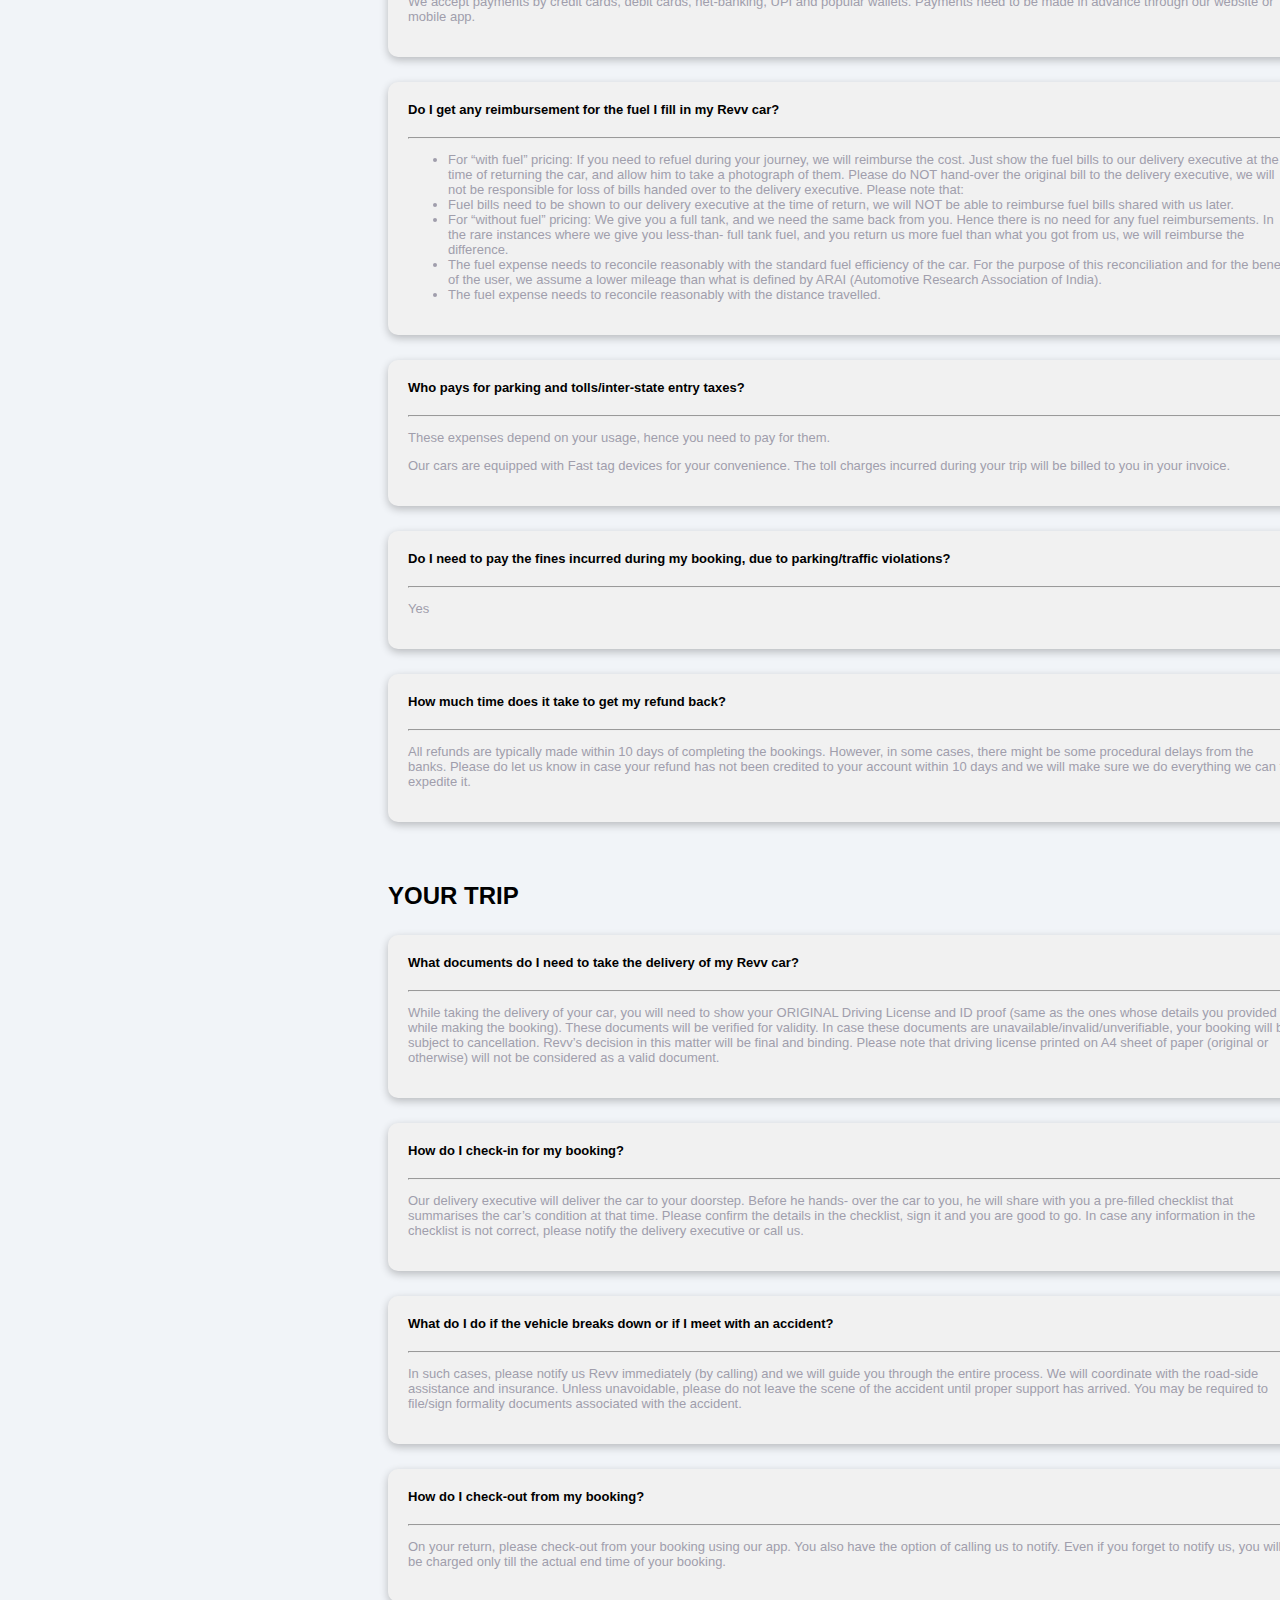
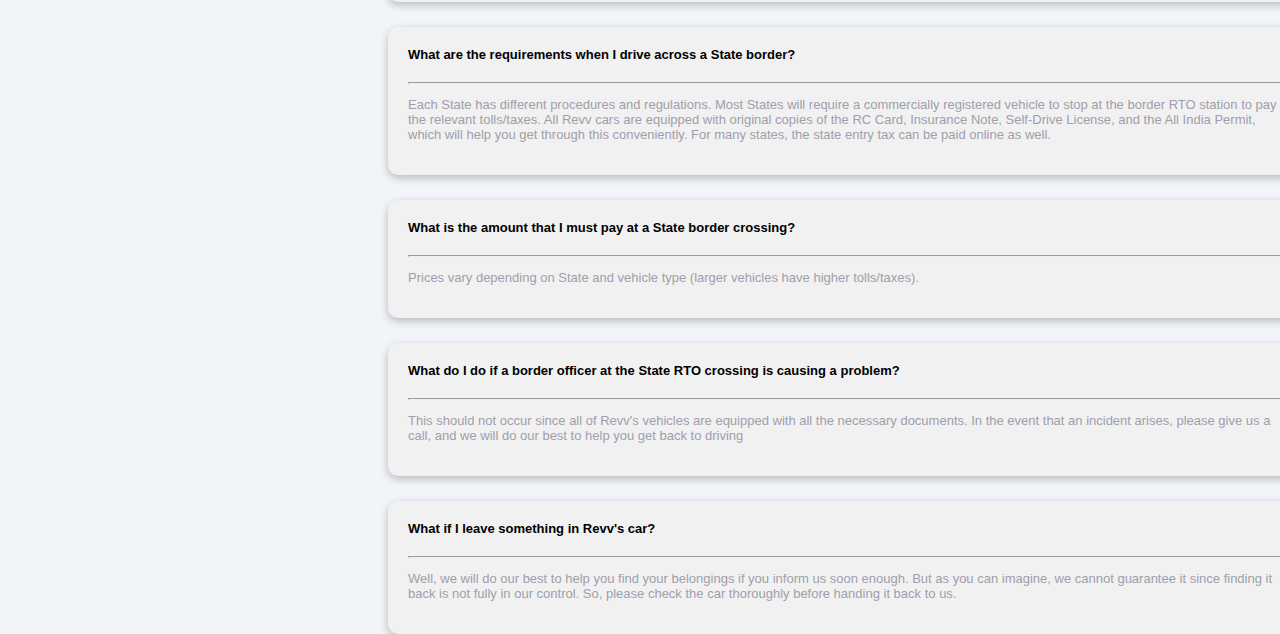
==== commit 7cb8e81a: "added product page summary page" ====
--- a/faq.html
+++ b/faq.html
@@ -5,81 +5,111 @@
     <meta http-equiv="X-UA-Compatible" content="IE=edge">
     <meta name="viewport" content="width=device-width, initial-scale=1.0">
     <title>Document</title>
-    <style>
-        #container{
-            width: 100%;
-            height: 1000px;
-            /* border: 1px solid red; */
-            display: flex;
-            gap: 25px;
-        }
-        #brother{
-            width: 23%;
-            height: 25%;
-            /* border: 1px solid white; */
-            display:inline-block;
-            position: fixed;
-        }
-       #brother> .son{
-           width: 100%;
-           height: 45px;
-           border: 1px solid #f1f1f1;
-           margin-top: 4px;
-           background-color: #f1f1f1;
-        }
-        #brother>.son>.word{
-            text-align: center;
-            font-family: sans-serif;
-            font-size: 13px;
-            font-weight: 600;
-            line-height: 25px;
-        }
-        #bigbro{
-            width: 70%;
-            height: 700px;
-            /* border: 1px solid black; */
-            margin-left: 380px;
-        }
-        #bigbro>.son1{
-            width: 100%;
-            height: max-content;
-            /* border: 1px solid red; */
-            margin-top: 25px;
-            box-shadow: rgba(0, 0, 0, 0.24) 0px 3px 8px;
-            background-color: #f1f1f1;
-            padding: 20px 20px 20px 20px;
-            font-family: sans-serif;
-            font-size: 13px;
-            border-radius: 10px;
-        }
-        h2{
-            font-family: sans-serif;
-            /* margin-top: 25px; */
-        }
-        #h21{
-            margin-top: 60px;
-        }
-        #h22{
-            margin-top: 60px;
-        }
-        #h23{
-            margin-top: 60px;
-        }
-        p{
-            color: #a09eac;
-        }
-        li{
-            color: #a09eac;
-        }
-        .word{
-            color: black;
-        }
-        hr{
-            margin-top: 20px;
-        }
-    </style>
+    <link rel="stylesheet" href="./styles/faq.css">
+    <link
+      href="https://cdn.jsdelivr.net/npm/bootstrap@5.1.3/dist/css/bootstrap.min.css"
+      rel="stylesheet"
+      integrity="sha384-1BmE4kWBq78iYhFldvKuhfTAU6auU8tT94WrHftjDbrCEXSU1oBoqyl2QvZ6jIW3"
+      crossorigin="anonymous"
+    />
+    <script
+    src="https://cdn.jsdelivr.net/npm/bootstrap@5.1.3/dist/js/bootstrap.bundle.min.js"
+    integrity="sha384-ka7Sk0Gln4gmtz2MlQnikT1wXgYsOg+OMhuP+IlRH9sENBO0LRn5q+8nbTov4+1p"
+    crossorigin="anonymous"
+  ></script>
 </head>
 <body>
+        <!-- Navbar -->
+    <nav class="navbar navbar-expand-lg navbar-light bg-light sticky-top">
+        <div class="container">
+          <button
+            class="navbar-toggler"
+            type="button"
+            data-bs-toggle="offcanvas"
+            data-bs-target="#offcanvasNavbar"
+            aria-controls="offcanvasNavbar"
+          >
+            <span class="navbar-toggler-icon"></span>
+          </button>
+          <a class="navbar-brand position-relative me-5" href="index.html"
+            ><img
+              src="https://www.revv.co.in/grapheneImages/newopen/logo.svg"
+              alt="logo"
+            />
+            <p id="logo-txt">Sanitized. Safe</p>
+          </a>
+          <div
+            class="offcanvas offcanvas-start"
+            tabindex="-1"
+            id="offcanvasNavbar"
+            aria-labelledby="offcanvasNavbarLabel"
+          >
+            <div class="offcanvas-header">
+              <div class="offcanvas-title" id="offcanvasNavbarLabel">
+                <div class="d-flex">
+                  <div>
+                    <!-- <img
+                      src="https://www.revv.co.in/grapheneImages/newopen/logo.svg"
+                      style="height: 36px"
+                    /> -->
+                  </div>
+                  <span class="text-light display-2">Revv</span>
+                </div>
+              </div>
+              <button
+                type="button"
+                class="btn-close text-reset ms-0"
+                data-bs-dismiss="offcanvas"
+                aria-label="Close"
+              ></button>
+            </div>
+            <div class="offcanvas-body">
+              <ul class="navbar-nav justify-content-end flex-grow-1 pe-3">
+                <li class="nav-item d-none d-lg-block">
+                  <a href="mahindra.html"
+                    ><button class="btn btn-outline-success me-2" type="button">
+                      <b>Mahindra</b> Subscription
+                    </button></a
+                  >
+                </li>
+                <li class="nav-item d-none d-lg-block">
+                  <a href="hyundai.html"
+                    ><button class="btn btn-outline-success me-2" type="button">
+                      <b>Hyundai</b> Subscription
+                    </button></a
+                  >
+                </li>
+                <li class="nav-item d-block d-lg-none">
+                  <a class="nav-link" href="mahindra.html"
+                    ><b>Mahindra</b> Subscription</a
+                  >
+                </li>
+                <li class="nav-item d-block d-lg-none">
+                  <a class="nav-link" href="hyundai.html"
+                    ><b>Hyundai</b> Subscription</a
+                  >
+                </li>
+                <li class="nav-item">
+                  <a class="nav-link" href="faq.html">FAQs</a>
+                </li>
+                <li class="nav-item">
+                  <a
+                    class="nav-link"
+                    id="button3"
+                    data-bs-toggle="modal"
+                    href="#exampleModalToggle"
+                    ><img
+                      src="https://www.revv.co.in/grapheneImages/newopen/ic-web-profile-login.svg"
+                      alt="loginLogo"
+                    />
+                    Login or Signup</a
+                  >
+                </li>
+              </ul>
+            </div>
+          </div>
+        </div>
+      </nav>
     <div id="container">
         <div id="brother">
             <div class="son"><p class="word">About Revv</p> </div>
--- a/styles/faq.css
+++ b/styles/faq.css
@@ -0,0 +1,93 @@
+@import url("https://fonts.googleapis.com/css2?family=Poppins:ital,wght@0,200;0,400;0,600;0,700;1,400&display=swap");
+body {
+  font-family: "Poppins", sans-serif;
+  background-color: #f1f4f8;
+}
+#logo-txt {
+  font-size: 12px;
+  font-weight: 400;
+  position: absolute;
+  left: 25px;
+  bottom: -18px;
+}
+.offcanvas-header {
+  margin-bottom: 0px;
+  padding: 22px 26px;
+  height: 125px;
+  background-image: linear-gradient(
+    to left,
+    rgb(28, 171, 162),
+    rgb(28, 127, 171)
+  );
+}
+#container {
+  width: 100%;
+  height: 1000px;
+  /* border: 1px solid red; */
+  display: flex;
+  gap: 25px;
+}
+#brother {
+  width: 23%;
+  height: 25%;
+  /* border: 1px solid white; */
+  display: inline-block;
+  position: fixed;
+}
+#brother > .son {
+  width: 100%;
+  height: 45px;
+  border: 1px solid #f1f1f1;
+  margin-top: 4px;
+  background-color: #f1f1f1;
+}
+#brother > .son > .word {
+  text-align: center;
+  font-family: sans-serif;
+  font-size: 13px;
+  font-weight: 600;
+  line-height: 25px;
+}
+#bigbro {
+  width: 70%;
+  height: 700px;
+  /* border: 1px solid black; */
+  margin-left: 380px;
+}
+#bigbro > .son1 {
+  width: 100%;
+  height: max-content;
+  /* border: 1px solid red; */
+  margin-top: 25px;
+  box-shadow: rgba(0, 0, 0, 0.24) 0px 3px 8px;
+  background-color: #f1f1f1;
+  padding: 20px 20px 20px 20px;
+  font-family: sans-serif;
+  font-size: 13px;
+  border-radius: 10px;
+}
+h2 {
+  font-family: sans-serif;
+  /* margin-top: 25px; */
+}
+#h21 {
+  margin-top: 60px;
+}
+#h22 {
+  margin-top: 60px;
+}
+#h23 {
+  margin-top: 60px;
+}
+p {
+  color: #a09eac;
+}
+li {
+  color: #a09eac;
+}
+.word {
+  color: black;
+}
+hr {
+  margin-top: 20px;
+}
